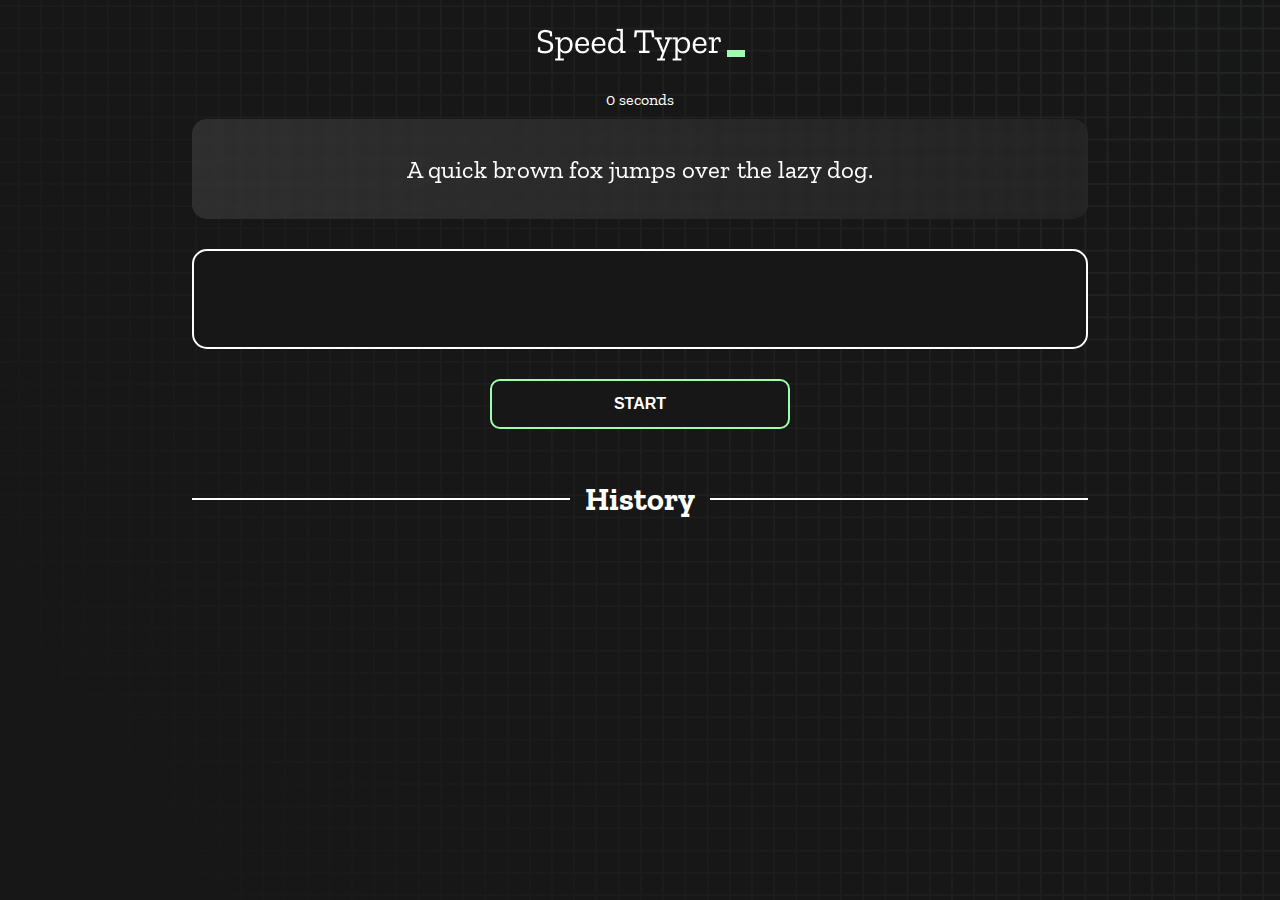
==== index.html @ c4d5a9e4 "Initial commit" ====
<!DOCTYPE html>
<html lang="en">
  <head>
    <meta charset="UTF-8" />
    <meta http-equiv="X-UA-Compatible" content="IE=edge" />
    <meta name="viewport" content="width=device-width, initial-scale=1.0" />
    <title>Speed Monster</title>
    <link rel="stylesheet" href="styles.css" />
    <link rel="preconnect" href="https://fonts.googleapis.com" />
    <link rel="preconnect" href="https://fonts.gstatic.com" crossorigin />
    <link
      href="https://fonts.googleapis.com/css2?family=Zilla+Slab:wght@300;400;500&display=swap"
      rel="stylesheet"
    />
  </head>
  <body>
    <h1 class="title"><img src="./logo.png" /></h1>
    <div id="show-time">0 seconds</div>

    <div class="box-container">
      <div id="question"></div>

      <div id="display" class="inactive"></div>

      <div class="buttons">
        <button id="starts">START</button>
      </div>

      <div class="divider-container">
        <div class="line"></div>
        <h1 class="title2">History</h1>
        <div class="line"></div>
      </div>
      <div id="histories"></div>
    </div>

    <div id="countdown"></div>
    <div id="modal-background" class="hidden"></div>
    <div id="result" class="hidden"></div>

    <script src="./history.js"></script>
    <script src="./script.js"></script>
  </body>
</html>
---- styles.css ----
* {
  padding: 0;
  margin: 0;
  box-sizing: border-box;
}

body {
  background-image: url("./bg.png");
  background-size: cover;
  background-position: left top;
  font-family: "Zilla Slab", serif;
}

.box-container {
  width: 70%;
  margin: 0 auto;
}

#question {
  height: 100px;
  display: flex;
  align-items: center;
  justify-content: center;
  color: white;
  font-size: 25px;
  border-radius: 15px;
  background: rgb(255, 255, 255);
  background: linear-gradient(
    92.49deg,
    rgba(255, 255, 255, 0.1) 0.18%,
    rgba(255, 255, 255, 0.05) 99.85%
  );
  backdrop-filter: blur(5px);
  margin-bottom: 30px;
}

#display {
  height: 100px;
  display: flex;
  flex-wrap: wrap;
  align-items: center;
  padding-left: 5rem;
  color: white;
  font-size: 32px;
  background-color: #171717;
  border: 2px solid #9dffad;
  border-radius: 15px;
}

#countdown {
  position: fixed;
  height: 100vh;
  width: 100vw;
  background-color: rgba(0, 0, 0, 0.8);
  top: 0;
  left: 0;
  display: flex;
  align-items: center;
  justify-content: center;
  font-size: 3rem;
  color: white;
  display: none;
}
#result {
  position: fixed;
  top: 10%; 
  left: 10%;
  transform: translate(-50%, -50%);
  height: 250px;
  width: 400px;
  background-color: #171717;
  border-radius: 15px;
  border: 2px solid #9dffad;
  color: white;
  text-align: center;
  padding: 2rem;
}
#show-time{
  text-align: center;
  color: white;
  margin: 10px 0;
}

.green {
  color: #9dffad;
}
.red {
  color: #eb6565;
}
.bold {
  font-weight: 700;
}
.inactive {
  border: 2px solid white !important;
}
.hidden {
  display: none;
}
.title {
  text-align: center;
  color: white;
  margin: 20px 0;
}

.divider-container {
  height: 80px;
  display: flex;
  justify-content: center;
  align-items: center;
  gap: 15px;
  margin: 0 auto;
}

.line {
  height: 2px;
  background: white;
  width: 100%;
}

.title2 {
  color: white;
  display: block;
}

.buttons {
  display: flex;
  justify-content: center;
  margin: 30px 0;
}
button {
  padding: 10px 20px;
  border: none;
  font-size: 16px;
  font-weight: bold;
  width: 300px;
  height: 50px;
  color: white;
  background-color: #171717;
  border-radius: 10px;
  border: 2px solid #9dffad;
  cursor: pointer;
}

#histories {
  display: flex;
  flex-wrap: wrap;
  justify-content: space-around;
}

.card {
  width: 100%;
  height: 100%;
  padding: 50px;
  display: flex;
  justify-content: space-between;
  align-items: center;
  padding: 20px 30px;
  color: white;
  border-radius: 15px;
  background: rgb(255, 255, 255);
  background: linear-gradient(
    92.49deg,
    rgba(255, 255, 255, 0.1) 0.18%,
    rgba(255, 255, 255, 0.05) 99.85%
  );
  backdrop-filter: blur(5px);
  margin-bottom: 30px;
}

#modal-background {
  background: rgb(255, 255, 255);
  background: linear-gradient(
    92.49deg,
    rgba(255, 255, 255, 0.1) 0.18%,
    rgba(255, 255, 255, 0.05) 99.85%
  );
  backdrop-filter: blur(5px);
  height: 100vh;
  width: 100%;
  position: fixed;
  top: 0;
}

@media only screen and (max-width: 700px) {
  .box-container {
    padding: 0 20px;
    width: 100%;
  }
  .card {
    flex-direction: column;
  }
}
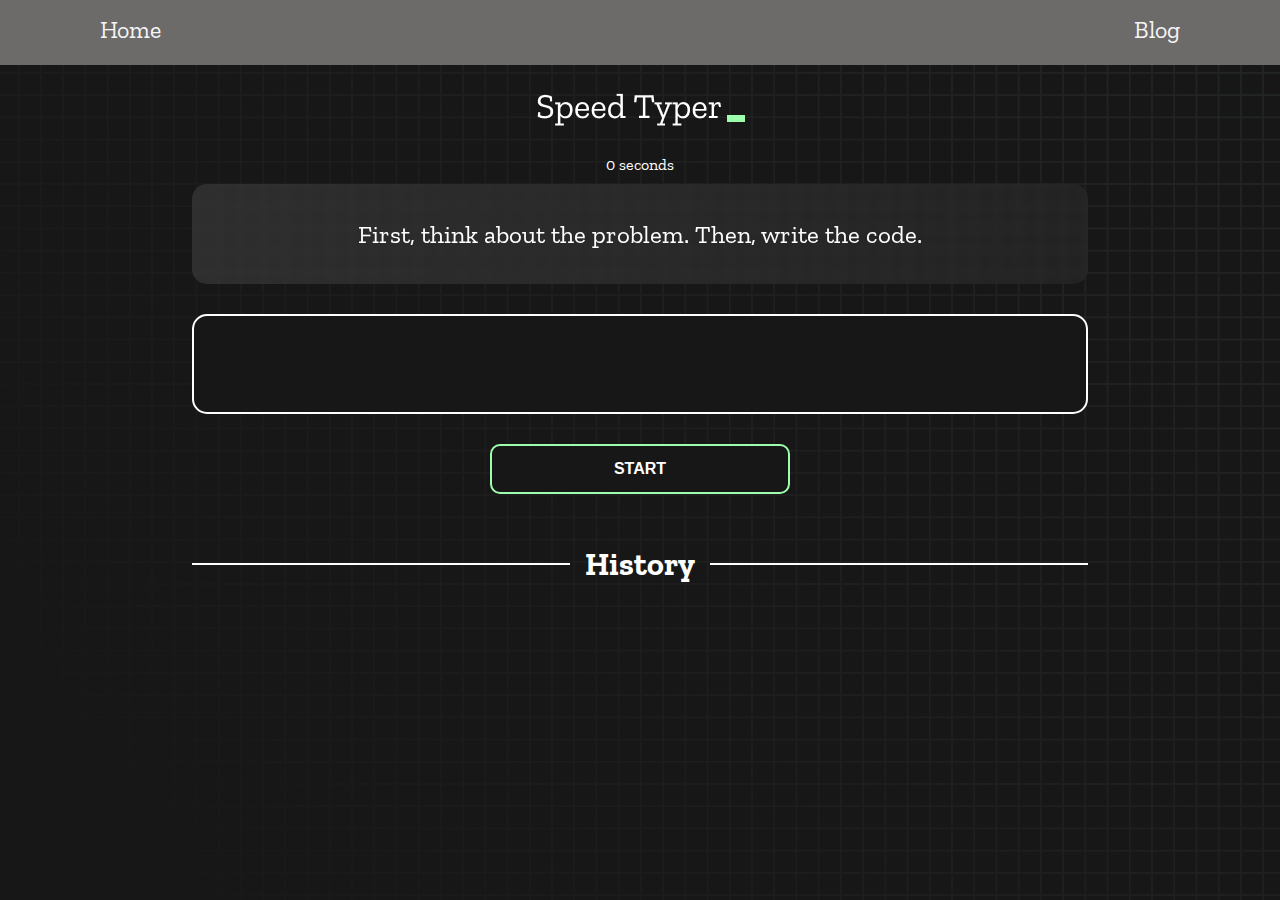
==== commit 53e550ab: "navbar added" ====
--- a/index.html
+++ b/index.html
@@ -6,6 +6,7 @@
     <meta name="viewport" content="width=device-width, initial-scale=1.0" />
     <title>Speed Monster</title>
     <link rel="stylesheet" href="styles.css" />
+    <!-- <link rel="stylesheet" href="css.css" /> -->
     <link rel="preconnect" href="https://fonts.googleapis.com" />
     <link rel="preconnect" href="https://fonts.gstatic.com" crossorigin />
     <link
@@ -14,31 +15,43 @@
     />
   </head>
   <body>
-    <h1 class="title"><img src="./logo.png" /></h1>
-    <div id="show-time">0 seconds</div>
+      <header>
+        <nav class="navbar">
+          <div class="container-fluid">
+            <a class="navbar-brand" href="#">Home</a>
+            <a class="navbar-brand" href="blog/blog.html">Blog</a>
+          </div>
+        </nav>
+      </header>
 
-    <div class="box-container">
-      <div id="question"></div>
+    <main>
+      <body>
+        <h1 class="title"><img src="./logo.png" /></h1>
+        <div id="show-time">0 seconds</div>
+      
+        <div class="box-container">
+          <div id="question"></div>
+      
+          <div id="display" class="inactive"></div>
+      
+          <div class="buttons">
+            <button id="starts">START</button>
+          </div>
+      
+          <div class="divider-container">
+            <div class="line"></div>
+            <h1 class="title2">History</h1>
+            <div class="line"></div>
+          </div>
+          <div id="histories"></div>
+        </div>
+      
+        <div id="countdown"></div>
+        <div id="modal-background" class="hidden"></div>
+        <div id="result" class="hidden"></div>
+      </main>
 
-      <div id="display" class="inactive"></div>
-
-      <div class="buttons">
-        <button id="starts">START</button>
-      </div>
-
-      <div class="divider-container">
-        <div class="line"></div>
-        <h1 class="title2">History</h1>
-        <div class="line"></div>
-      </div>
-      <div id="histories"></div>
-    </div>
-
-    <div id="countdown"></div>
-    <div id="modal-background" class="hidden"></div>
-    <div id="result" class="hidden"></div>
-
-    <script src="./history.js"></script>
-    <script src="./script.js"></script>
+        <script src="./history.js"></script>
+        <script src="./script.js"></script>
   </body>
 </html>
--- a/styles.css
+++ b/styles.css
@@ -2,6 +2,7 @@
   padding: 0;
   margin: 0;
   box-sizing: border-box;
+  text-decoration: none;
 }
 
 body {
@@ -11,10 +12,27 @@
   font-family: "Zilla Slab", serif;
 }
 
+.navbar {
+  background-color: #6d6a6a;
+  height: 65px;
+}
+
 .box-container {
   width: 70%;
   margin: 0 auto;
 }
+
+.container-fluid {
+  display: flex;
+  justify-content: space-between;
+  padding: 15px 100px;
+  font-size: 1.5rem;
+}
+
+.container-fluid a {
+  color: whitesmoke;
+}
+
 
 #question {
   height: 100px;
@@ -63,8 +81,8 @@
 }
 #result {
   position: fixed;
-  top: 10%; 
-  left: 10%;
+  top: 50%; 
+  left: 50%;
   transform: translate(-50%, -50%);
   height: 250px;
   width: 400px;
@@ -148,10 +166,10 @@
 }
 
 .card {
-  width: 100%;
-  height: 100%;
+  width: 30%;
   padding: 50px;
   display: flex;
+  flex-direction: column;
   justify-content: space-between;
   align-items: center;
   padding: 20px 30px;
@@ -186,7 +204,25 @@
     padding: 0 20px;
     width: 100%;
   }
+
+    #display {
+      height: auto;
+      font-size: 20px;
+      display: flex;
+      flex-wrap: wrap;
+      align-items: center;
+      color: white;
+      background-color: #171717;
+      border: 2px solid #9dffad;
+      border-radius: 15px;
+    }
+  
+    #histories {
+      flex-direction: column;
+    }
+
   .card {
     flex-direction: column;
+    width: 100%;
   }
 }
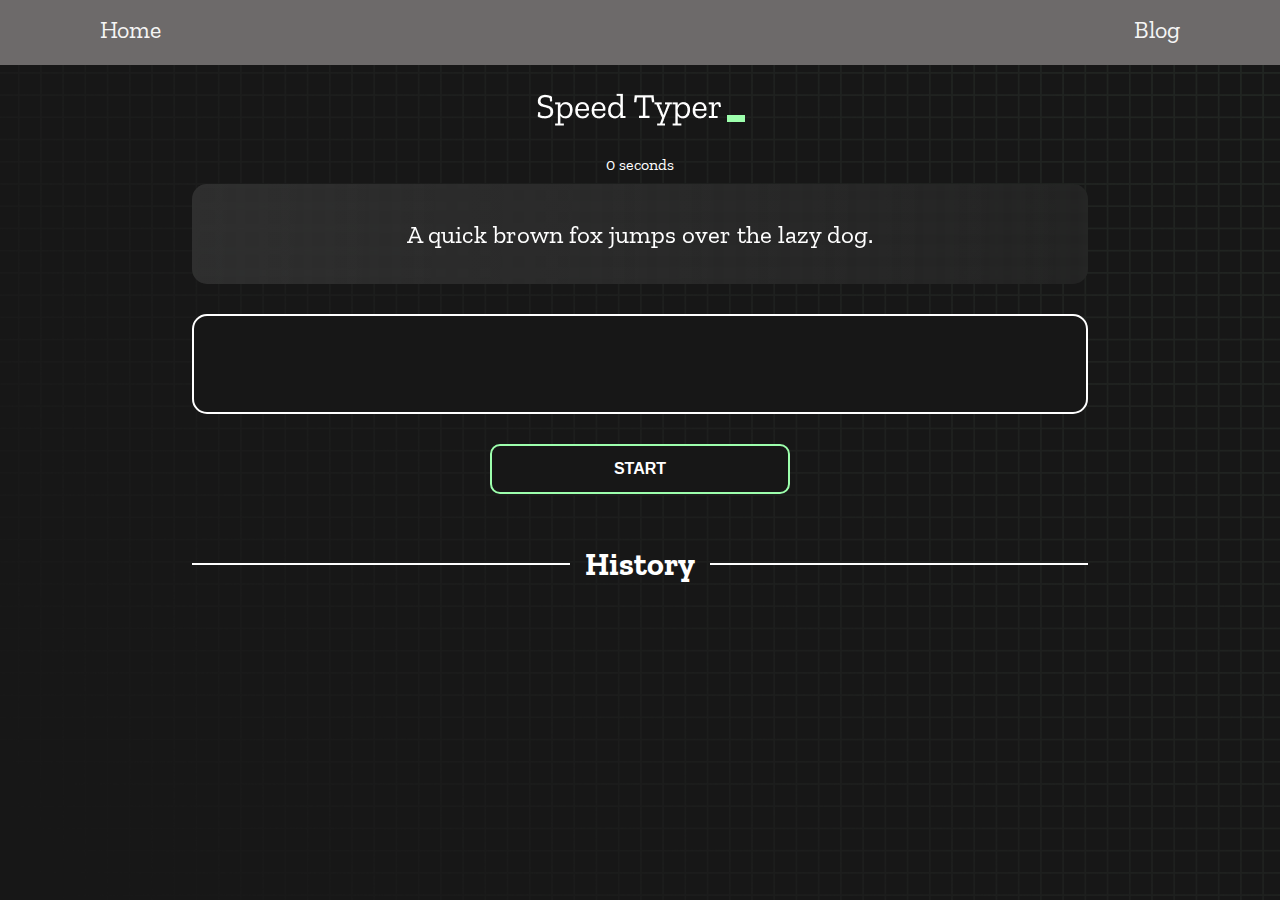
==== commit 5f348695: "blog.html added" ====
--- a/index.html
+++ b/index.html
@@ -4,9 +4,8 @@
     <meta charset="UTF-8" />
     <meta http-equiv="X-UA-Compatible" content="IE=edge" />
     <meta name="viewport" content="width=device-width, initial-scale=1.0" />
-    <title>Speed Monster</title>
+    <title>Typing Speed Checker</title>
     <link rel="stylesheet" href="styles.css" />
-    <!-- <link rel="stylesheet" href="css.css" /> -->
     <link rel="preconnect" href="https://fonts.googleapis.com" />
     <link rel="preconnect" href="https://fonts.gstatic.com" crossorigin />
     <link
